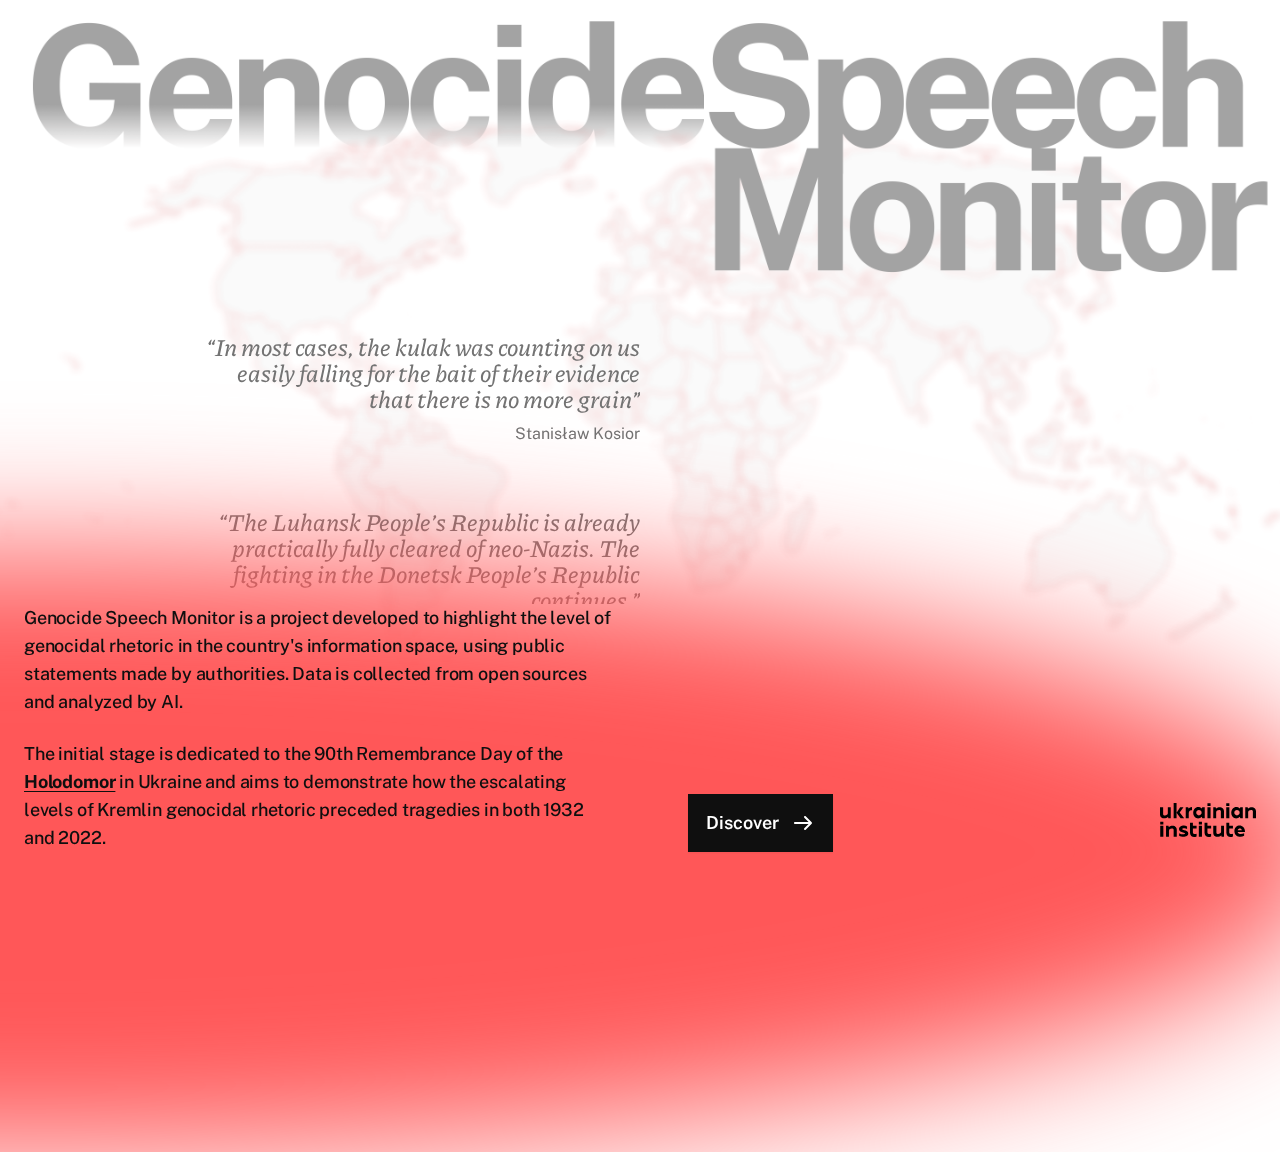
==== index.html @ 678f7ebe "feat: mobile vertical text-autoplay" ====
<!DOCTYPE html>
<html lang="en">
  <head>
    <meta charset="utf-8" />
    <meta http-equiv="X-UA-Compatible" content="IE=edge" />
    <meta
      name="viewport"
      content="initial-scale=1,user-scalable=no,maximum-scale=1,width=device-width"
    />
    <meta name="mobile-web-app-capable" content="yes" />
    <meta name="apple-mobile-web-app-capable" content="yes" />
    <link rel="preconnect" href="https://fonts.googleapis.com" />
    <link rel="preconnect" href="https://fonts.gstatic.com" crossorigin />
    <link
      href="https://fonts.googleapis.com/css2?family=Piazzolla:ital,opsz,wght@1,8..30,500&family=Public+Sans:wght@400;700&display=swap"
      rel="stylesheet"
    />
    <link
      rel="stylesheet"
      href="https://cdn.jsdelivr.net/npm/swiper@11/swiper-bundle.min.css"
    />
    <link rel="stylesheet" href="/css/common.css" />

    <link rel="stylesheet" href="/css/index.css" />
    <title>Historical Borders : an Example</title>
  </head>
  <body>
    <div class="outer">
      <img src="/img/welcome.png" alt="map" class="outer-img" />
      <div class="content">
        <div class="blur"></div>

        <div class="swiper mySwiper">
          <div class="swiper-wrapper">
            <div class="swiper-slide">
              <div class="quote">
                <q class="quote__text"
                  >In order to oust the kulaks as a class, the resistance of this class must be smashed in open battle and it must be deprived of the productive sources of its existence and development.</q
                >
                <p class="quote__author">
                  Joseph Stalin
                </p>
              </div>
            </div>
            <!--
            <div class="swiper-slide">
              <div class="quote">
                <q class="quote__text"
                  >Eliminating the sabotage of grain procurement carried out by kulak elements and their accomplices, who misappropriate and conceal grain in collective farms, as well as disrupt procurement in the individual sector, requires delivering a targeted, decisive, and swift blow to these elements.</q
                >
                <p class="quote__author">
                  Joseph Stalin
                </p>
              </div>
            </div>
            -->
            
            <div class="swiper-slide">
              <div class="quote">
                <q class="quote__text"
                  >In most cases, the kulak was counting on us easily falling for the bait of their evidence that there is no more grain</q
                >
                <p class="quote__author">
                  Stanisław Kosior
                </p>
              </div>
            </div>
            
            <div class="swiper-slide">
              <div class="quote">
                <q class="quote__text"
                  >The Luhansk People’s Republic is already practically fully cleared of neo-Nazis. The fighting in the Donetsk People’s Republic continues.</q
                >
                <p class="quote__author">
                  Vladimir Putin
                </p>
              </div>
            </div>
            <!--
            <div class="swiper-slide">
              <div class="quote">
                <q class="quote__text"
                  >The leading NATO countries, in pursuit of their own goals, support extreme nationalists and neo-Nazis in Ukraine, who, in turn, will never forgive the residents of Crimea and Sevastopol for their free choice – reunification with Russia.</q
                >
                <p class="quote__author">
                  Vladimir Putin
                </p>
              </div>
            </div>
            -->
            <div class="swiper-slide">
              <div class="quote">
                <q class="quote__text"
                  >Here, various bugs that have multiplied in the Kyiv insectarium constantly threaten to ’take back Crimea.</q
                >
                <p class="quote__author">
                  Dmitry Medvedev
                </p>
              </div>
            </div>
            <div class="swiper-slide">
              <div class="quote">
                <q class="quote__text"
                  >Pseudo-Ukrainian rabid dogs with Russian surnames, choking on their toxic saliva, declare that their enemy is within the borders of Russia, from the West to Vladivostok. Rabies is incurable.</q
                >
                <p class="quote__author">
                  Dmitry Medvedev
                </p>
              </div>
            </div>
            <div class="swiper-slide">
              <div class="quote">
                <q class="quote__text"
                  >Kyiv’s scum and their Western patrons seem ready to cause a new Chernobyl.</q
                >
                <p class="quote__author">
                  Dmitry Medvedev
                </p>
              </div>
            </div>
          </div>
        </div>

        <div class="content-bottom">
          <div class="content-text">
            <p class="p">
              Genocide Speech Monitor is a project developed to highlight the level of genocidal rhetoric in the country's information space, using public statements made by authorities. Data is collected from open sources and analyzed by AI.
            </p>
            <p class="p">
              The initial stage is dedicated to the 90th Remembrance Day of the <a href="https://holodomormuseum.org.ua/en/the-history-of-the-holodomor/" class="black-link">Holodomor</a> in Ukraine and aims to demonstrate how the escalating levels of Kremlin genocidal rhetoric preceded tragedies in both 1932 and 2022.
            </p>
          </div>

          <div class="content-info">
            <a href="/main.html" class="btn">
              Discover
              <svg
                xmlns="http://www.w3.org/2000/svg"
                width="24"
                height="24"
                viewBox="0 0 24 24"
                fill="none"
              >
                <path
                  fill-rule="evenodd"
                  clip-rule="evenodd"
                  d="M13.2929 5.29289C13.6834 4.90237 14.3166 4.90237 14.7071 5.29289L20.7071 11.2929C21.0976 11.6834 21.0976 12.3166 20.7071 12.7071L14.7071 18.7071C14.3166 19.0976 13.6834 19.0976 13.2929 18.7071C12.9024 18.3166 12.9024 17.6834 13.2929 17.2929L17.5858 13H4C3.44772 13 3 12.5523 3 12C3 11.4477 3.44772 11 4 11H17.5858L13.2929 6.70711C12.9024 6.31658 12.9024 5.68342 13.2929 5.29289Z"
                  fill="white"
                />
              </svg>
            </a>
            <div class="content-info__partners">
              <a href="#" target="_blank">
                <img src="/img/ukrainian.svg" />
              </a>
            </div>
          </div>
        </div>
      </div>
    </div>
  </body>
  <script src="https://cdn.jsdelivr.net/npm/swiper@11/swiper-bundle.min.js"></script>

  <script>
    var swiper = new Swiper(".mySwiper", {
      autoplay: {
        delay: 1,
        pauseOnMouseEnter: true,
        disableOnInteraction: false,
      },
      slidesPerView: "1",
      loop: true,
      breakpoints: {
        320: {
          slidesPerView: 1,
          loop: true,
          spaceBetween: 80,
          speed: 10000,
          direction: "vertical",
          autoplay: {
            delay: 1,
            disableOnInteraction: false,
          },
        },

        640: {
          autoplay: {
            delay: 1,
            pauseOnMouseEnter: true,
            disableOnInteraction: false,
          },
          speed: 10000,
          direction: "vertical",
          spaceBetween: 80,
          slidesPerView: 2,
          loop: true,
        },
      },
    });
  </script>
</html>
---- css/common.css ----
a {
  color: #0f0f0f;
}

a:hover {
  text-decoration: none;
}
---- css/index.css ----
@import 'shared.css';

* {
  margin: 0;
  padding: 0;
  box-sizing: border-box;
}
body {
  overflow: hidden;
}
.outer {
  width: 100%;
  height: 100vh;
  overflow: hidden;
}
.outer-img {
  height: auto;
  width: 100%;
}

.content {
  position: absolute;
  bottom: 48px;
  left: 0;
  right: 0;
}

.blur {
  height: 600px;
  width: 205vw;
  background-color: #ff5758;
  border-radius: 50%;
  filter: blur(72px);
  position: absolute;
  bottom: -300px;
  left: -100vw;
  z-index: 2;
  transform: rotate3D(0, 0, 1, 180deg);
}

.p {
  color: #0f0f0f;
  font-family: Public Sans;
  font-size: 18px;
  font-weight: 500;
  line-height: 28px;
  letter-spacing: -0.18px;
}

.bold {
  font-weight: 700;
}

.content-text {
  z-index: 2;
  bottom: 0;
  width: calc(50% - 24px);
  padding-left: 24px;
  display: grid;
  gap: 24px;
}

.content-info {
  display: flex;
  justify-content: space-between;
  align-items: center;
  z-index: 2;
  bottom: 0;
  width: calc(50% - 24px);
  padding-right: 24px;
  padding-left: 24px;
}

.content-info__partners {
  display: flex;
  align-items: flex-end;
  gap: 24px;
}

.content-info__partners .p {
  font-size: 16px;
  font-style: normal;
  color: #0f0f0f;
  text-align: right;
  font-weight: 700;
  line-height: 20px; /* 125% */
  letter-spacing: -0.16px;
}

.btn {
  display: flex;
  align-items: center;
  gap: 12px;
  text-decoration: none;
  color: #fff;
  font-family: Public Sans;
  font-size: 18px;
  font-weight: 600;
  line-height: 28px; /* 155.556% */
  border: 1px solid #0f0f0f;
  background: #0f0f0f;
  padding: 14px 17px;
  box-shadow: 0px 1px 2px 0px rgba(16, 24, 40, 0.05);
}
.quote {
  color: #737373;
  text-align: right;
}

.quote__text {
  font-family: Piazzolla;
  font-size: 24px;
  font-style: italic;
  font-weight: 500;
  line-height: 24px;
}

.quote__author {
  margin-top: 12px;
  font-family: Public Sans;
  line-height: 20px;
}
.swiper {
  width: 35%;
  margin-left: 15%;
  height: 30vh;
  overflow-y: hidden;
}

.content-bottom {
  display: flex;
  justify-content: space-between;
  align-items: flex-end;
}

.swiper-slide-prev {
  opacity: 0.5;
}
.swiper > .swiper-wrapper {
  transition-timing-function: linear;
}

@media (max-width: 992px) {
  .content-bottom,
  .content-info {
    flex-direction: column;
  }
  .content-text,
  .content-info {
    width: 100%;
    padding: 0 16px 0 16px;
  }
  .content {
    bottom: 16px;
  }

  .btn {
    width: 100%;
    justify-content: center;
  }

  .content-info {
    margin-top: 24px;
    gap: 16px;
  }

  .p {
    font-size: 14px;
    font-weight: 500;
    line-height: 20px;
    letter-spacing: -0.14px;
  }

  .content-info__partners .p {
    font-size: 12px;
    line-height: 12px;
  }

  .content-info__partners {
    align-items: center;
  }

  .blur {
    height: 665px;
    width: 150vw;
    border-radius: 0;
    filter: blur(52px);
    bottom: -300px;
    left: -30vw;
  }

  .swiper {
    width: 100%;
    margin: 0;
    overflow: initial;
    height: 80px;
    margin-bottom: 30px;
  }

  .quote {
    padding: 0 16px;
    max-width: 90%;
    margin-left: auto;
  }

  .quote__text {
    font-size: 18px;
    line-height: 24px; /* 133.333% */
  }

  .quote__author {
    font-size: 12px;
    margin-top: 4px;
  }
}
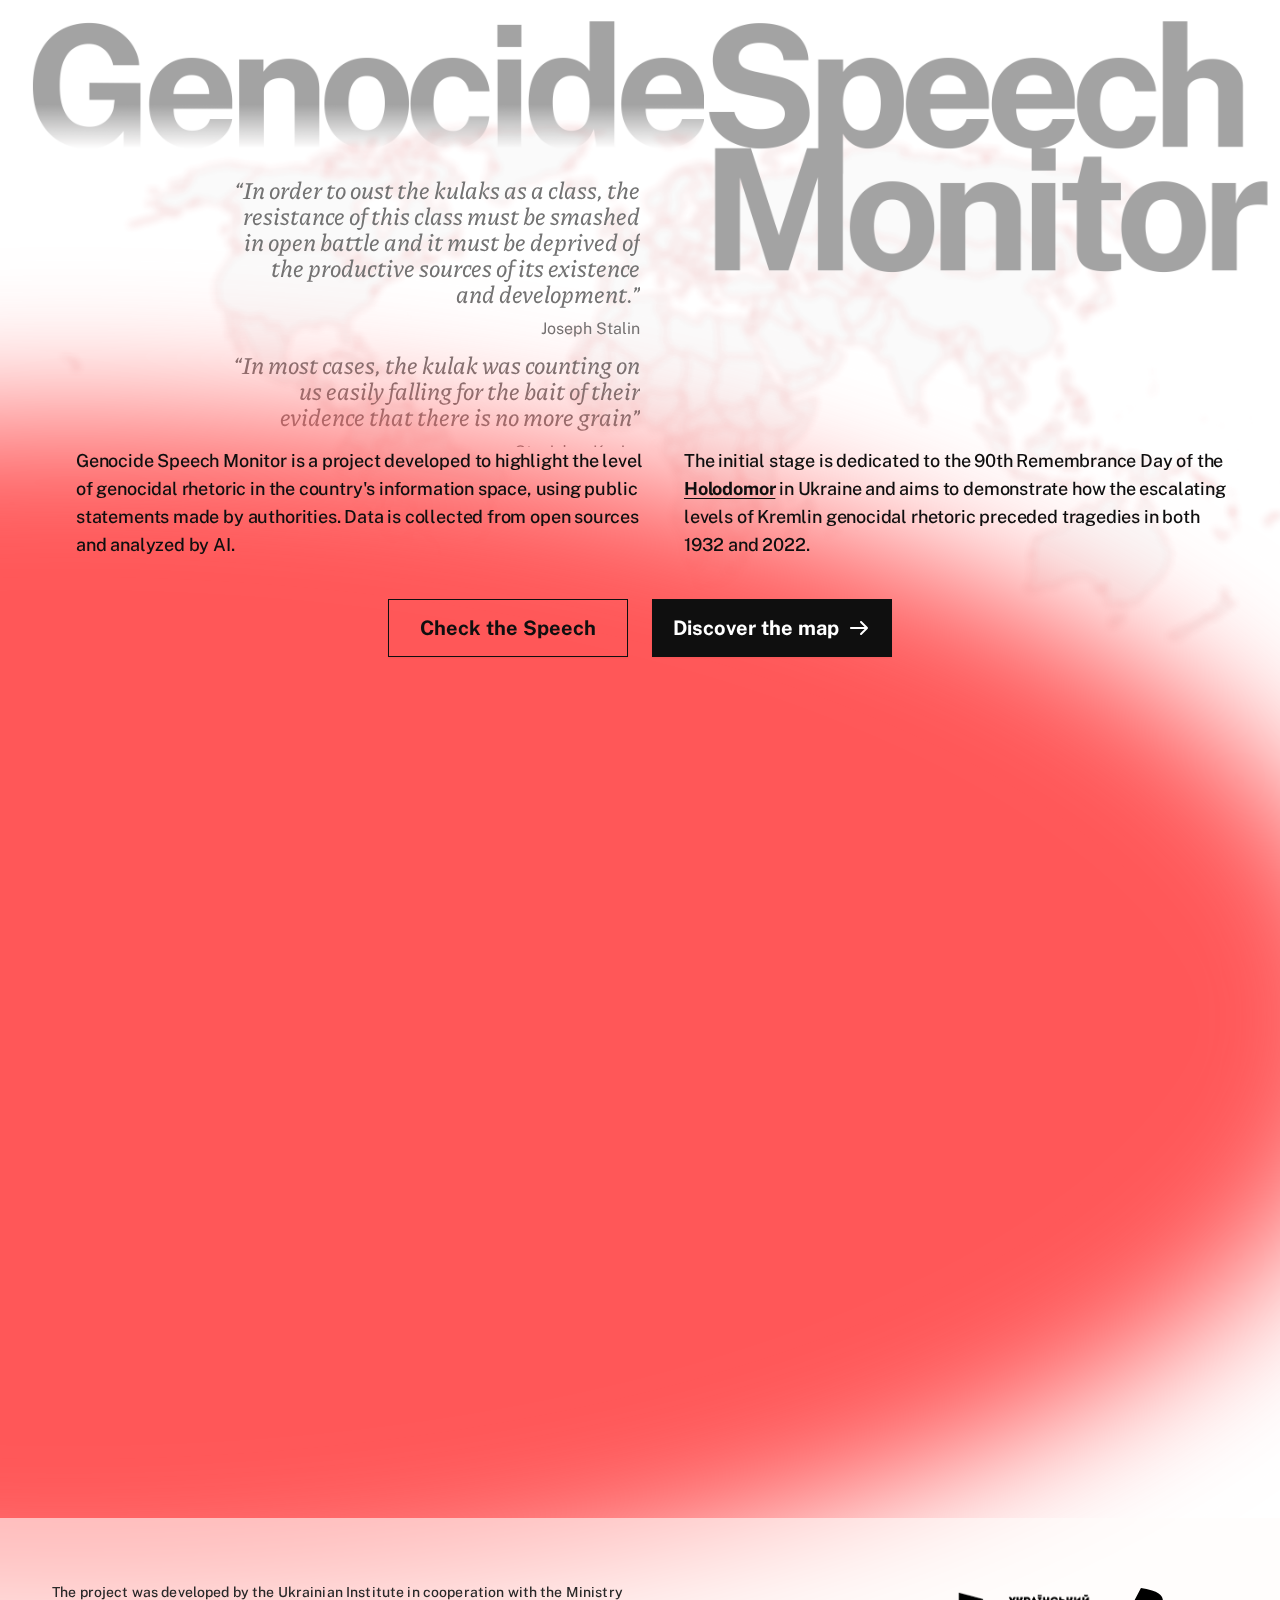
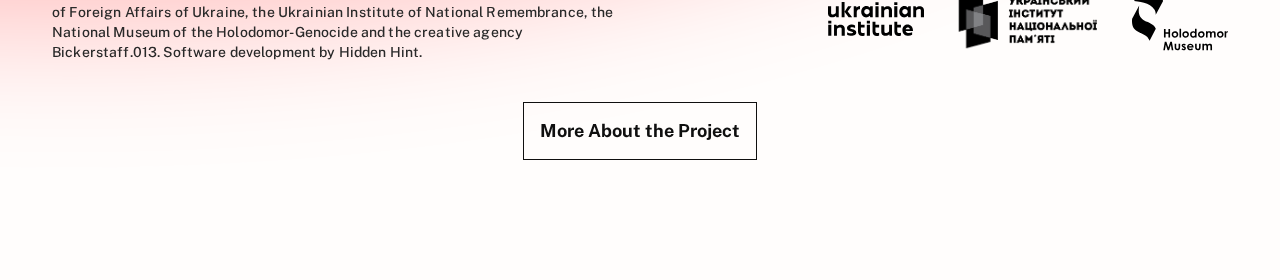
==== commit 58bc273a: "feat: on homepage video, btns, footer added" ====
--- a/index.html
+++ b/index.html
@@ -1,48 +1,45 @@
 <!DOCTYPE html>
 <html lang="en">
-  <head>
-    <meta charset="utf-8" />
-    <meta http-equiv="X-UA-Compatible" content="IE=edge" />
-    <meta
-      name="viewport"
-      content="initial-scale=1,user-scalable=no,maximum-scale=1,width=device-width"
-    />
-    <meta name="mobile-web-app-capable" content="yes" />
-    <meta name="apple-mobile-web-app-capable" content="yes" />
-    <link rel="preconnect" href="https://fonts.googleapis.com" />
-    <link rel="preconnect" href="https://fonts.gstatic.com" crossorigin />
-    <link
-      href="https://fonts.googleapis.com/css2?family=Piazzolla:ital,opsz,wght@1,8..30,500&family=Public+Sans:wght@400;700&display=swap"
-      rel="stylesheet"
-    />
-    <link
-      rel="stylesheet"
-      href="https://cdn.jsdelivr.net/npm/swiper@11/swiper-bundle.min.css"
-    />
-    <link rel="stylesheet" href="/css/common.css" />
-
-    <link rel="stylesheet" href="/css/index.css" />
-    <title>Historical Borders : an Example</title>
-  </head>
-  <body>
-    <div class="outer">
-      <img src="/img/welcome.png" alt="map" class="outer-img" />
-      <div class="content">
-        <div class="blur"></div>
-
-        <div class="swiper mySwiper">
-          <div class="swiper-wrapper">
-            <div class="swiper-slide">
-              <div class="quote">
-                <q class="quote__text"
-                  >In order to oust the kulaks as a class, the resistance of this class must be smashed in open battle and it must be deprived of the productive sources of its existence and development.</q
-                >
-                <p class="quote__author">
-                  Joseph Stalin
-                </p>
-              </div>
-            </div>
-            <!--
+
+<head>
+  <link rel="icon" type="image/png" href="/img/favicon.png" />
+
+  <meta charset="utf-8" />
+  <meta http-equiv="X-UA-Compatible" content="IE=edge" />
+  <meta name="viewport" content="initial-scale=1,user-scalable=no,maximum-scale=1,width=device-width" />
+  <meta name="mobile-web-app-capable" content="yes" />
+  <meta name="apple-mobile-web-app-capable" content="yes" />
+  <link rel="preconnect" href="https://fonts.googleapis.com" />
+  <link rel="preconnect" href="https://fonts.gstatic.com" crossorigin />
+  <link
+    href="https://fonts.googleapis.com/css2?family=Piazzolla:ital,opsz,wght@1,8..30,500&family=Public+Sans:wght@400;700&display=swap"
+    rel="stylesheet" />
+  <link rel="stylesheet" href="https://cdn.jsdelivr.net/npm/swiper@11/swiper-bundle.min.css" />
+  <link rel="stylesheet" href="/css/common.css?v=1.1" />
+
+  <link rel="stylesheet" href="/css/index.css?v=1.1" />
+  <title>Historical Borders : an Example</title>
+</head>
+
+<body>
+  <div class="outer">
+    <img src="/img/welcome.png" alt="map" class="outer-img" />
+    <div class="content">
+      <!-- <div class="blur"></div> -->
+
+      <div class="swiper mySwiper">
+        <div class="swiper-wrapper">
+          <div class="swiper-slide">
+            <div class="quote">
+              <q class="quote__text">In order to oust the kulaks as a class, the resistance of this class must be
+                smashed in open battle and it must be deprived of the productive sources of its existence and
+                development.</q>
+              <p class="quote__author">
+                Joseph Stalin
+              </p>
+            </div>
+          </div>
+          <!--
             <div class="swiper-slide">
               <div class="quote">
                 <q class="quote__text"
@@ -54,29 +51,27 @@
               </div>
             </div>
             -->
-            
-            <div class="swiper-slide">
-              <div class="quote">
-                <q class="quote__text"
-                  >In most cases, the kulak was counting on us easily falling for the bait of their evidence that there is no more grain</q
-                >
-                <p class="quote__author">
-                  Stanisław Kosior
-                </p>
-              </div>
-            </div>
-            
-            <div class="swiper-slide">
-              <div class="quote">
-                <q class="quote__text"
-                  >The Luhansk People’s Republic is already practically fully cleared of neo-Nazis. The fighting in the Donetsk People’s Republic continues.</q
-                >
-                <p class="quote__author">
-                  Vladimir Putin
-                </p>
-              </div>
-            </div>
-            <!--
+
+          <div class="swiper-slide">
+            <div class="quote">
+              <q class="quote__text">In most cases, the kulak was counting on us easily falling for the bait of their
+                evidence that there is no more grain</q>
+              <p class="quote__author">
+                Stanisław Kosior
+              </p>
+            </div>
+          </div>
+
+          <div class="swiper-slide">
+            <div class="quote">
+              <q class="quote__text">The Luhansk People’s Republic is already practically fully cleared of neo-Nazis.
+                The fighting in the Donetsk People’s Republic continues.</q>
+              <p class="quote__author">
+                Vladimir Putin
+              </p>
+            </div>
+          </div>
+          <!--
             <div class="swiper-slide">
               <div class="quote">
                 <q class="quote__text"
@@ -88,114 +83,134 @@
               </div>
             </div>
             -->
-            <div class="swiper-slide">
-              <div class="quote">
-                <q class="quote__text"
-                  >Here, various bugs that have multiplied in the Kyiv insectarium constantly threaten to ’take back Crimea.</q
-                >
-                <p class="quote__author">
-                  Dmitry Medvedev
-                </p>
-              </div>
-            </div>
-            <div class="swiper-slide">
-              <div class="quote">
-                <q class="quote__text"
-                  >Pseudo-Ukrainian rabid dogs with Russian surnames, choking on their toxic saliva, declare that their enemy is within the borders of Russia, from the West to Vladivostok. Rabies is incurable.</q
-                >
-                <p class="quote__author">
-                  Dmitry Medvedev
-                </p>
-              </div>
-            </div>
-            <div class="swiper-slide">
-              <div class="quote">
-                <q class="quote__text"
-                  >Kyiv’s scum and their Western patrons seem ready to cause a new Chernobyl.</q
-                >
-                <p class="quote__author">
-                  Dmitry Medvedev
-                </p>
-              </div>
-            </div>
-          </div>
-        </div>
-
-        <div class="content-bottom">
-          <div class="content-text">
-            <p class="p">
-              Genocide Speech Monitor is a project developed to highlight the level of genocidal rhetoric in the country's information space, using public statements made by authorities. Data is collected from open sources and analyzed by AI.
-            </p>
-            <p class="p">
-              The initial stage is dedicated to the 90th Remembrance Day of the <a href="https://holodomormuseum.org.ua/en/the-history-of-the-holodomor/" class="black-link">Holodomor</a> in Ukraine and aims to demonstrate how the escalating levels of Kremlin genocidal rhetoric preceded tragedies in both 1932 and 2022.
-            </p>
-          </div>
-
-          <div class="content-info">
-            <a href="/main.html" class="btn">
-              Discover
-              <svg
-                xmlns="http://www.w3.org/2000/svg"
-                width="24"
-                height="24"
-                viewBox="0 0 24 24"
-                fill="none"
-              >
-                <path
-                  fill-rule="evenodd"
-                  clip-rule="evenodd"
-                  d="M13.2929 5.29289C13.6834 4.90237 14.3166 4.90237 14.7071 5.29289L20.7071 11.2929C21.0976 11.6834 21.0976 12.3166 20.7071 12.7071L14.7071 18.7071C14.3166 19.0976 13.6834 19.0976 13.2929 18.7071C12.9024 18.3166 12.9024 17.6834 13.2929 17.2929L17.5858 13H4C3.44772 13 3 12.5523 3 12C3 11.4477 3.44772 11 4 11H17.5858L13.2929 6.70711C12.9024 6.31658 12.9024 5.68342 13.2929 5.29289Z"
-                  fill="white"
-                />
-              </svg>
-            </a>
-            <div class="content-info__partners">
-              <a href="#" target="_blank">
-                <img src="/img/ukrainian.svg" />
-              </a>
-            </div>
-          </div>
+          <div class="swiper-slide">
+            <div class="quote">
+              <q class="quote__text">Here, various bugs that have multiplied in the Kyiv insectarium constantly threaten
+                to ’take back Crimea.</q>
+              <p class="quote__author">
+                Dmitry Medvedev
+              </p>
+            </div>
+          </div>
+          <div class="swiper-slide">
+            <div class="quote">
+              <q class="quote__text">Pseudo-Ukrainian rabid dogs with Russian surnames, choking on their toxic saliva,
+                declare that their enemy is within the borders of Russia, from the West to Vladivostok. Rabies is
+                incurable.</q>
+              <p class="quote__author">
+                Dmitry Medvedev
+              </p>
+            </div>
+          </div>
+          <div class="swiper-slide">
+            <div class="quote">
+              <q class="quote__text">Kyiv’s scum and their Western patrons seem ready to cause a new Chernobyl.</q>
+              <p class="quote__author">
+                Dmitry Medvedev
+              </p>
+            </div>
+          </div>
+        </div>
+      </div>
+
+      <div class="content-bottom">
+        <div class="content-text">
+          <p class="p">
+            Genocide Speech Monitor is a project developed to highlight the level of genocidal rhetoric in the country's
+            information space, using public statements made by authorities. Data is collected from open sources and
+            analyzed by AI.
+          </p>
+          <p class="p">
+            The initial stage is dedicated to the 90th Remembrance Day of the <a
+              href="https://holodomormuseum.org.ua/en/the-history-of-the-holodomor/" class="black-link">Holodomor</a> in
+            Ukraine and aims to demonstrate how the escalating levels of Kremlin genocidal rhetoric preceded tragedies
+            in both 1932 and 2022.
+          </p>
+        </div>
+
+        <div class="content-info">
+          <a href="/check.html" class="btn btn--speech">
+            Check the Speech
+          </a>
+          <a href="/main.html" class="btn">
+            Discover the map
+            <svg xmlns="http://www.w3.org/2000/svg" width="24" height="24" viewBox="0 0 24 24" fill="none">
+              <path fill-rule="evenodd" clip-rule="evenodd"
+                d="M13.2929 5.29289C13.6834 4.90237 14.3166 4.90237 14.7071 5.29289L20.7071 11.2929C21.0976 11.6834 21.0976 12.3166 20.7071 12.7071L14.7071 18.7071C14.3166 19.0976 13.6834 19.0976 13.2929 18.7071C12.9024 18.3166 12.9024 17.6834 13.2929 17.2929L17.5858 13H4C3.44772 13 3 12.5523 3 12C3 11.4477 3.44772 11 4 11H17.5858L13.2929 6.70711C12.9024 6.31658 12.9024 5.68342 13.2929 5.29289Z"
+                fill="white" />
+            </svg>
+          </a>
+        </div>
+        <div class="video-wrapper">
+          <iframe src="https://player.vimeo.com/video/887602406?h=c42b51ab94?autoplay=1&loop=1&mute=1" frameborder="0"
+            allow="autoplay; fullscreen; picture-in-picture" allowfullscreen ></iframe>
         </div>
       </div>
     </div>
-  </body>
-  <script src="https://cdn.jsdelivr.net/npm/swiper@11/swiper-bundle.min.js"></script>
-
-  <script>
-    var swiper = new Swiper(".mySwiper", {
-      autoplay: {
-        delay: 1,
-        pauseOnMouseEnter: true,
-        disableOnInteraction: false,
-      },
-      slidesPerView: "1",
-      loop: true,
-      breakpoints: {
-        320: {
-          slidesPerView: 1,
-          loop: true,
-          spaceBetween: 80,
-          speed: 10000,
-          direction: "vertical",
-          autoplay: {
-            delay: 1,
-            disableOnInteraction: false,
-          },
-        },
-
-        640: {
-          autoplay: {
-            delay: 1,
-            pauseOnMouseEnter: true,
-            disableOnInteraction: false,
-          },
-          speed: 10000,
-          direction: "vertical",
-          spaceBetween: 80,
-          slidesPerView: 2,
-          loop: true,
+    <footer>
+      <div class="footer-wrapper">
+        <div class="footer-content">
+          <div class="footer-text">
+            The project was developed by the Ukrainian Institute in cooperation with the Ministry of Foreign Affairs of
+            Ukraine, the Ukrainian Institute of National Remembrance, the National Museum of the Holodomor-Genocide and
+            the creative agency Bickerstaff.013. Software development by Hidden Hint. 
+          </div>
+          <div class="footer-logos">
+            <a href="https://ui.org.ua/en/" target="_blank" class="logo">
+              <img src="/img/ukrainian.svg" />
+            </a>
+            <a href="https://uinp.gov.ua/?fbclid=IwAR1h4euaOSaf78K3WjzrOX9_JSUL-7n05kCYE2HTmAvVo8GuUEcV9iTHaBA"
+              target="_blank" class="logo">
+              <img src="/img/Partners_logo-05.png" width="160" />
+            </a>
+            <a href="https://holodomormuseum.org.ua/en/" target="_blank" class="logo">
+              <img src="/img/museum.svg" />
+            </a>
+          </div>
+        </div>
+        <a href="/about.html" class="btn-about">More About the Project</a>
+      </div>
+    </footer>
+  </div>
+</body>
+<script src="https://cdn.jsdelivr.net/npm/swiper@11/swiper-bundle.min.js"></script>
+
+<script>
+  var swiper = new Swiper(".mySwiper", {
+    autoplay: {
+      delay: 1,
+      pauseOnMouseEnter: true,
+      disableOnInteraction: false,
+    },
+    slidesPerView: "1",
+    loop: true,
+    breakpoints: {
+      320: {
+        slidesPerView: 1,
+        loop: true,
+        spaceBetween: 80,
+        speed: 10000,
+        direction: "vertical",
+        autoplay: {
+          delay: 1,
+          disableOnInteraction: false,
         },
       },
-    });
-  </script>
-</html>
+
+      640: {
+        autoplay: {
+          delay: 1,
+          pauseOnMouseEnter: true,
+          disableOnInteraction: false,
+        },
+        speed: 10000,
+        direction: "vertical",
+        spaceBetween: 80,
+        slidesPerView: 2,
+        loop: true,
+      },
+    },
+  });
+</script>
+
+</html>--- a/css/index.css
+++ b/css/index.css
@@ -5,37 +5,110 @@
   padding: 0;
   box-sizing: border-box;
 }
+
 body {
+
+}
+
+.outer {
+  width: 100%;
   overflow: hidden;
 }
-.outer {
-  width: 100%;
-  height: 100vh;
-  overflow: hidden;
-}
+
 .outer-img {
   height: auto;
   width: 100%;
+  position: absolute;
 }
 
 .content {
-  position: absolute;
-  bottom: 48px;
-  left: 0;
-  right: 0;
-}
-
-.blur {
-  height: 600px;
+  position: relative;
+  max-width: 1176px;
+  margin: 0 auto;
+  z-index: 1;
+  padding: 13.8vw 16px 0 16px;
+  box-sizing: content-box;
+}
+
+.content:after {
+  content: "";
+  height: 1200px;
   width: 205vw;
   background-color: #ff5758;
   border-radius: 50%;
   filter: blur(72px);
   position: absolute;
-  bottom: -300px;
+  bottom: -100px;
   left: -100vw;
-  z-index: 2;
+  z-index: 1;
   transform: rotate3D(0, 0, 1, 180deg);
+}
+
+footer {
+  position: relative;
+  display: flex;
+  width: 100%;
+  justify-content: center;
+  z-index: 1;
+  backdrop-filter: blur(4.5px);
+  background: rgba(255, 251, 250, 0.60);
+}
+
+.footer-wrapper {
+  max-width: 1176px;
+  width: 100%;
+  z-index: 1;
+  padding: 64px 16px 120px 16px;
+  box-sizing: content-box;
+  display: flex;
+  flex-direction: column;
+  align-items: center;
+  gap: 40px;
+}
+
+.footer-text {
+  color: #292929;
+  font-family: Public Sans;
+  font-size: 14px;
+  font-style: normal;
+  font-weight: 500;
+  line-height: 20px;
+  /* 142.857% */
+  letter-spacing: 0.14px;
+  max-width: 576px;
+}
+
+.footer-content {
+  display: inline-flex;
+  justify-content: space-between;
+  width: 100%;
+  gap: 32px;
+}
+
+.footer-logos {
+  display: flex;
+  align-items: center;
+  gap: 24px;
+}
+
+.logo {
+  size: 25px;
+}
+
+.btn-about {
+  display: inline-flex;
+  padding: 14px 16px;
+  justify-content: center;
+  align-items: center;
+  border: 1px solid #0F0F0F;
+  gap: 10px;
+  color: #0F0F0F;
+  font-family: Public Sans;
+  font-size: 18px;
+  font-style: normal;
+  font-weight: 700;
+  line-height: 28px;
+  text-decoration: none;
 }
 
 .p {
@@ -54,10 +127,12 @@
 .content-text {
   z-index: 2;
   bottom: 0;
-  width: calc(50% - 24px);
   padding-left: 24px;
   display: grid;
   gap: 24px;
+  width: 100%;
+  display: inline-flex;
+  margin-bottom: 40px;
 }
 
 .content-info {
@@ -66,9 +141,12 @@
   align-items: center;
   z-index: 2;
   bottom: 0;
-  width: calc(50% - 24px);
   padding-right: 24px;
   padding-left: 24px;
+  width: auto;
+  margin: 0 auto;
+  gap: 24px;
+  margin-bottom: 80px;
 }
 
 .content-info__partners {
@@ -83,25 +161,39 @@
   color: #0f0f0f;
   text-align: right;
   font-weight: 700;
-  line-height: 20px; /* 125% */
+  line-height: 20px;
+  /* 125% */
   letter-spacing: -0.16px;
 }
 
 .btn {
   display: flex;
   align-items: center;
-  gap: 12px;
+  gap: 8px;
   text-decoration: none;
   color: #fff;
   font-family: Public Sans;
   font-size: 18px;
   font-weight: 600;
-  line-height: 28px; /* 155.556% */
+  line-height: 28px;
+  /* 155.556% */
   border: 1px solid #0f0f0f;
   background: #0f0f0f;
   padding: 14px 17px;
   box-shadow: 0px 1px 2px 0px rgba(16, 24, 40, 0.05);
-}
+  width: 240px;
+  justify-content: center;
+  font-size: 20px;
+  font-style: normal;
+  font-weight: 700;
+  line-height: 28px;
+}
+
+.btn--speech {
+  background-color: transparent;
+  color: #0f0f0f
+}
+
 .quote {
   color: #737373;
   text-align: right;
@@ -120,6 +212,7 @@
   font-family: Public Sans;
   line-height: 20px;
 }
+
 .swiper {
   width: 35%;
   margin-left: 15%;
@@ -131,37 +224,80 @@
   display: flex;
   justify-content: space-between;
   align-items: flex-end;
+  flex-direction: column;
+  position: relative;
+  z-index: 10;
+  padding-bottom: 120px;
 }
 
 .swiper-slide-prev {
   opacity: 0.5;
 }
-.swiper > .swiper-wrapper {
+
+.swiper>.swiper-wrapper {
   transition-timing-function: linear;
 }
 
+.video-wrapper {
+  position: relative;
+  padding-bottom: 56.25%;
+  height: 0;
+  overflow: hidden;
+  width: 100%;
+}
+
+.video-wrapper iframe {
+  position: absolute;
+  top: 0;
+  left: 0;
+  width: 100%;
+  height: 100%;
+}
+
 @media (max-width: 992px) {
+
   .content-bottom,
   .content-info {
     flex-direction: column;
   }
+
+  .content-bottom {
+    padding-bottom: 72px;
+  }
+
   .content-text,
   .content-info {
     width: 100%;
-    padding: 0 16px 0 16px;
-  }
+    padding: 0;
+    flex-direction: column;
+  }
+
+  .content-text {
+    margin-bottom: 0;
+  }
+
   .content {
     bottom: 16px;
+    padding: 31vw 16px 0 16px;
+  }
+
+  .content:after {
+    height: 1300px;
+    bottom: -700px;
+    width: 300vw;
   }
 
   .btn {
     width: 100%;
     justify-content: center;
+    max-width: 600px;
+    font-size: 18px;
   }
 
   .content-info {
     margin-top: 24px;
     gap: 16px;
+    margin-bottom: 40px;
   }
 
   .p {
@@ -180,20 +316,15 @@
     align-items: center;
   }
 
-  .blur {
-    height: 665px;
-    width: 150vw;
-    border-radius: 0;
-    filter: blur(52px);
-    bottom: -300px;
-    left: -30vw;
+  .btn--speech {
+    order: 2;
   }
 
   .swiper {
     width: 100%;
     margin: 0;
-    overflow: initial;
-    height: 80px;
+    /* overflow: initial; */
+    height: 150px;
     margin-bottom: 30px;
   }
 
@@ -205,11 +336,37 @@
 
   .quote__text {
     font-size: 18px;
-    line-height: 24px; /* 133.333% */
+    line-height: 24px;
+    /* 133.333% */
+  }
+
+  .footer-content {
+    flex-direction: column;
+    align-items: center;
   }
 
   .quote__author {
     font-size: 12px;
     margin-top: 4px;
   }
-}
+
+  .footer-wrapper {
+    box-sizing: border-box;
+    padding-bottom: 94px;
+  }
+
+  .logo {
+    height: 40px;
+  }
+
+  .logo img {
+    height: 100%;
+    width: auto;
+  }
+
+  .btn-about {
+    width: 100%;
+    max-width: 600px;
+  }
+
+}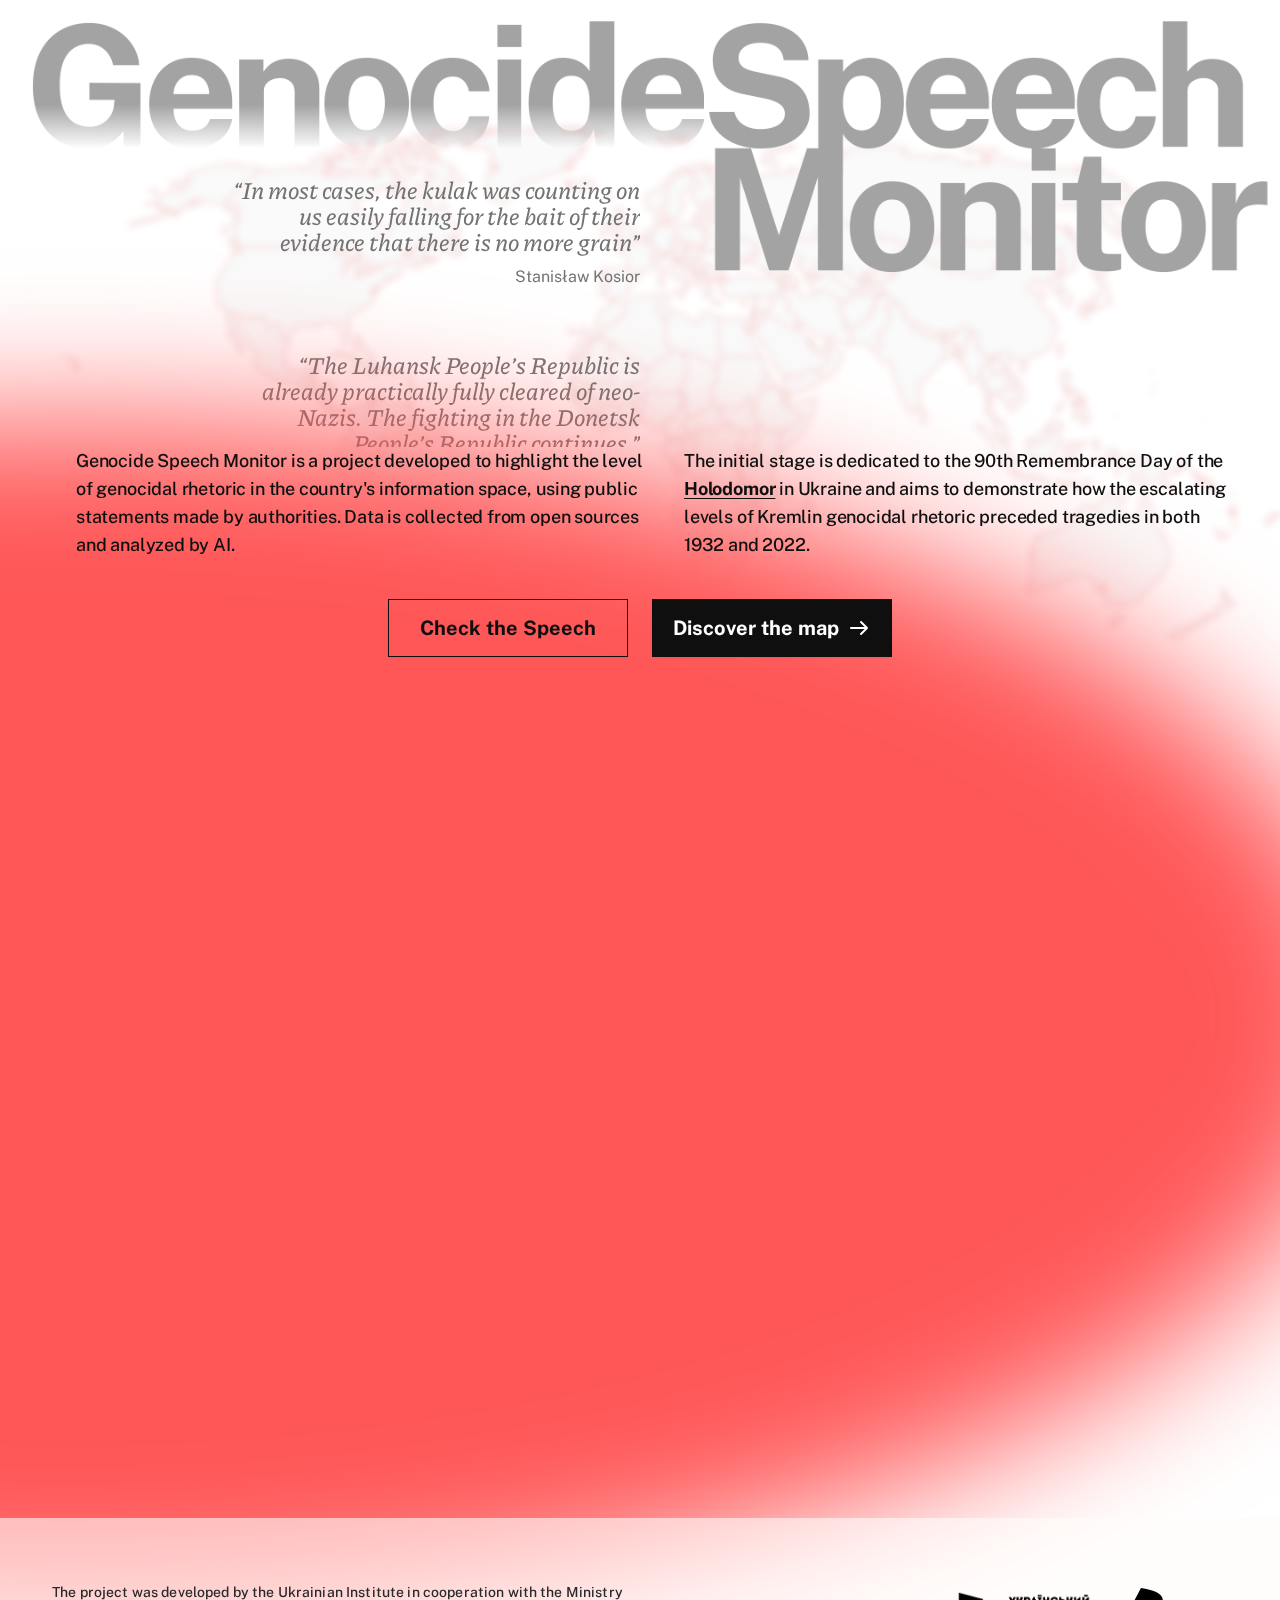
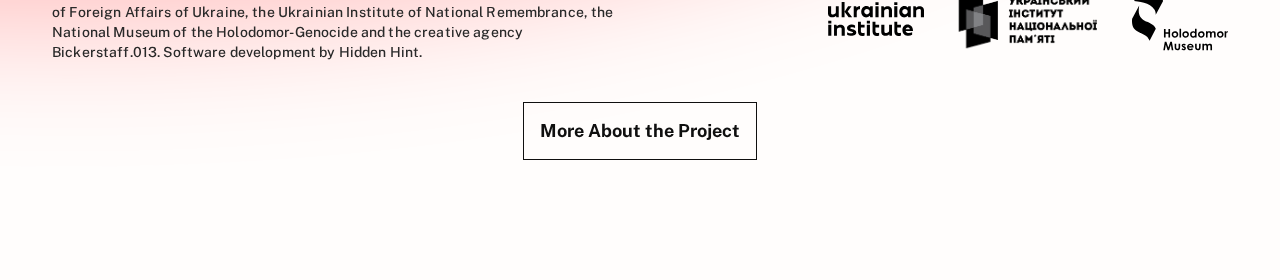
==== commit c589aee9: "fix: version for cache-update changed" ====
--- a/index.html
+++ b/index.html
@@ -15,9 +15,9 @@
     href="https://fonts.googleapis.com/css2?family=Piazzolla:ital,opsz,wght@1,8..30,500&family=Public+Sans:wght@400;700&display=swap"
     rel="stylesheet" />
   <link rel="stylesheet" href="https://cdn.jsdelivr.net/npm/swiper@11/swiper-bundle.min.css" />
-  <link rel="stylesheet" href="/css/common.css?v=1.1" />
-
-  <link rel="stylesheet" href="/css/index.css?v=1.1" />
+  <link rel="stylesheet" href="/css/common.css?v=1.2" />
+
+  <link rel="stylesheet" href="/css/index.css?v=1.2" />
   <title>Historical Borders : an Example</title>
 </head>
 
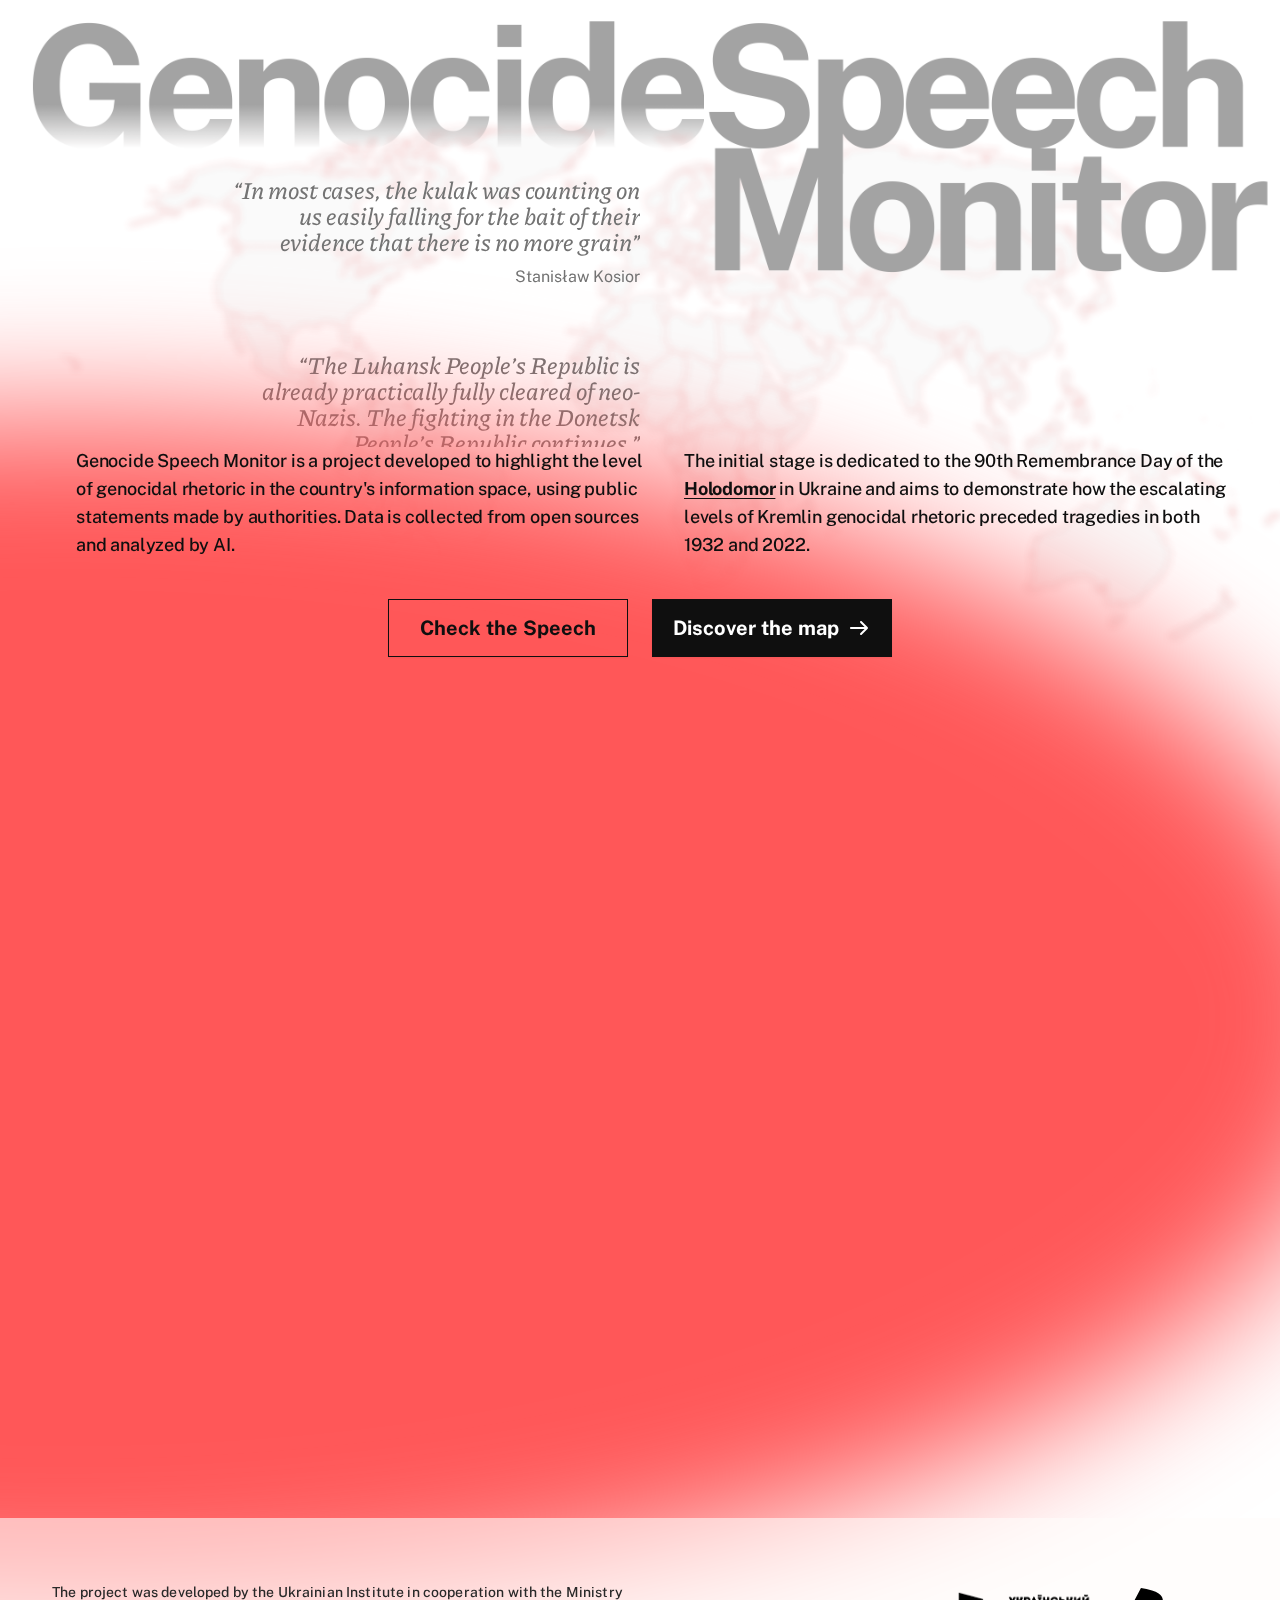
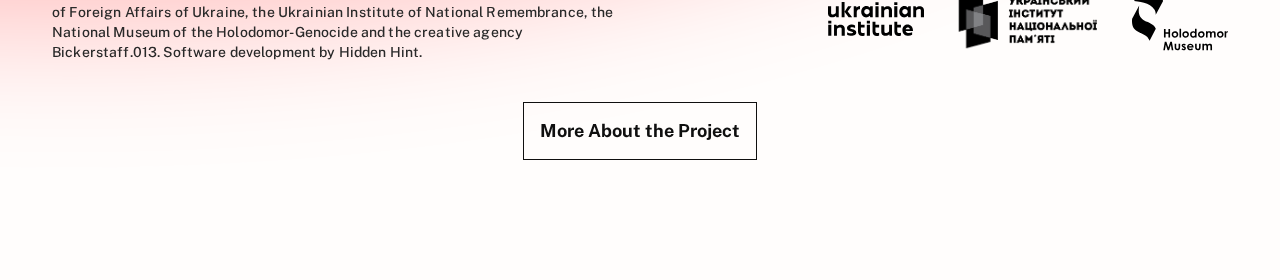
==== commit de977c5a: "fix: restart swiper after window-resize" ====
--- a/index.html
+++ b/index.html
@@ -143,7 +143,7 @@
         </div>
         <div class="video-wrapper">
           <iframe src="https://player.vimeo.com/video/887602406?h=c42b51ab94?autoplay=1&loop=1&mute=1" frameborder="0"
-            allow="autoplay; fullscreen; picture-in-picture" allowfullscreen ></iframe>
+            allow="autoplay; fullscreen; picture-in-picture" allowfullscreen></iframe>
         </div>
       </div>
     </div>
@@ -176,41 +176,45 @@
 <script src="https://cdn.jsdelivr.net/npm/swiper@11/swiper-bundle.min.js"></script>
 
 <script>
-  var swiper = new Swiper(".mySwiper", {
-    autoplay: {
-      delay: 1,
-      pauseOnMouseEnter: true,
-      disableOnInteraction: false,
-    },
-    slidesPerView: "1",
-    loop: true,
-    breakpoints: {
-      320: {
-        slidesPerView: 1,
-        loop: true,
-        spaceBetween: 80,
-        speed: 10000,
-        direction: "vertical",
-        autoplay: {
-          delay: 1,
-          disableOnInteraction: false,
+  window.onload = function () {
+    var swiper = new Swiper(".mySwiper", {
+      autoplay: {
+        delay: 1,
+        pauseOnMouseEnter: true,
+        disableOnInteraction: false,
+      },
+      slidesPerView: "1",
+      loop: true,
+      observer: true,
+      observeParents: true,
+      breakpoints: {
+        320: {
+          slidesPerView: 1,
+          loop: true,
+          spaceBetween: 80,
+          speed: 10000,
+          direction: "vertical",
+          autoplay: {
+            delay: 1,
+            disableOnInteraction: false,
+          },
+        },
+
+        640: {
+          autoplay: {
+            delay: 1,
+            pauseOnMouseEnter: true,
+            disableOnInteraction: false,
+          },
+          speed: 10000,
+          direction: "vertical",
+          spaceBetween: 80,
+          slidesPerView: 2,
+          loop: true,
         },
       },
-
-      640: {
-        autoplay: {
-          delay: 1,
-          pauseOnMouseEnter: true,
-          disableOnInteraction: false,
-        },
-        speed: 10000,
-        direction: "vertical",
-        spaceBetween: 80,
-        slidesPerView: 2,
-        loop: true,
-      },
-    },
-  });
+    });
+  };
 </script>
 
 </html>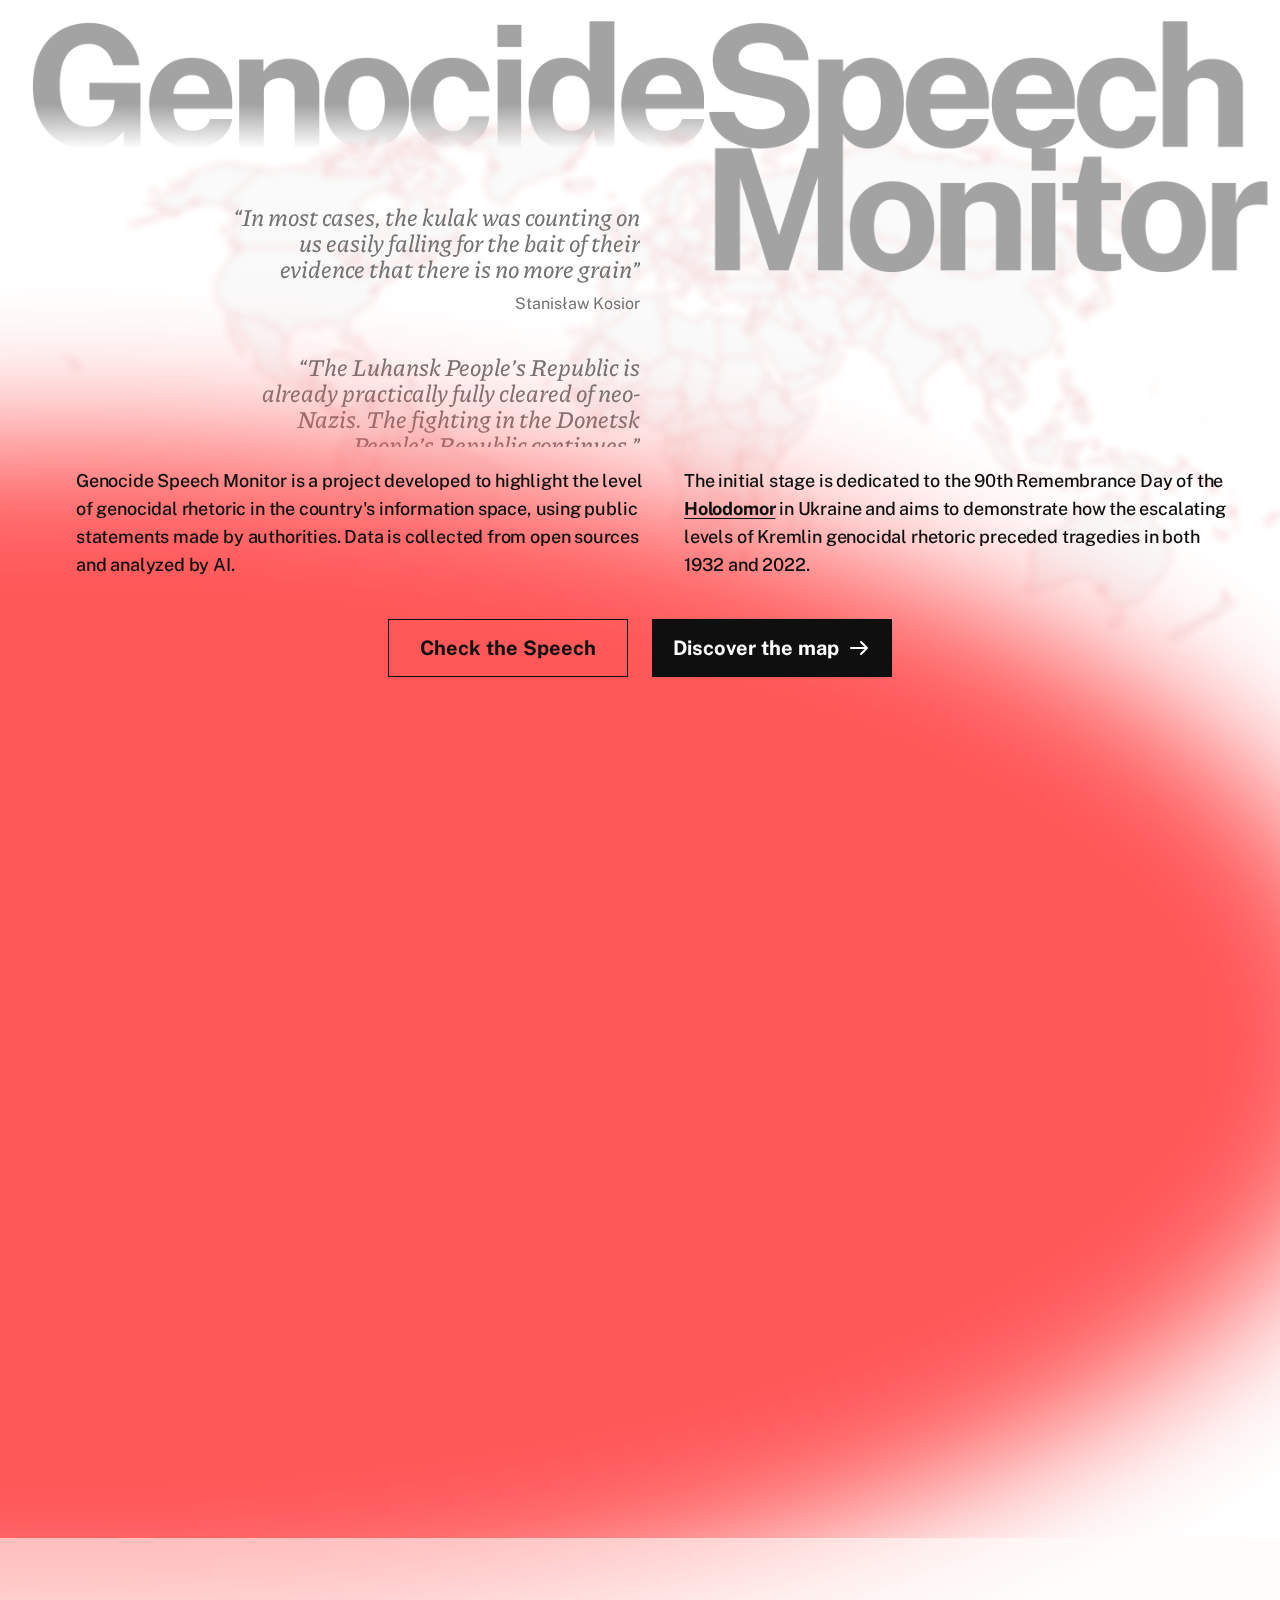
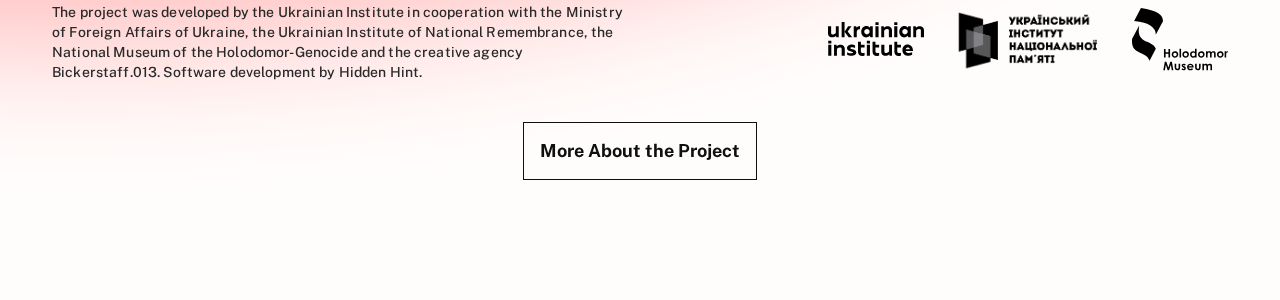
==== commit b11285c7: "feat: assets version" ====
--- a/index.html
+++ b/index.html
@@ -15,9 +15,9 @@
     href="https://fonts.googleapis.com/css2?family=Piazzolla:ital,opsz,wght@1,8..30,500&family=Public+Sans:wght@400;700&display=swap"
     rel="stylesheet" />
   <link rel="stylesheet" href="https://cdn.jsdelivr.net/npm/swiper@11/swiper-bundle.min.css" />
-  <link rel="stylesheet" href="/css/common.css?v=1.2" />
-
-  <link rel="stylesheet" href="/css/index.css?v=1.2" />
+  <link rel="stylesheet" href="/css/common.css?v=1.3" />
+
+  <link rel="stylesheet" href="/css/index.css?v=1.3" />
   <title>Historical Borders : an Example</title>
 </head>
 
--- a/css/index.css
+++ b/css/index.css
@@ -218,6 +218,7 @@
   margin-left: 15%;
   height: 30vh;
   overflow-y: hidden;
+  margin-bottom: 20px;
 }
 
 .content-bottom {
@@ -234,6 +235,11 @@
   opacity: 0.5;
 }
 
+.swiper-backface-hidden .swiper-slide {
+  height: auto !important;
+  margin-bottom: 40px !important;
+}
+
 .swiper>.swiper-wrapper {
   transition-timing-function: linear;
 }
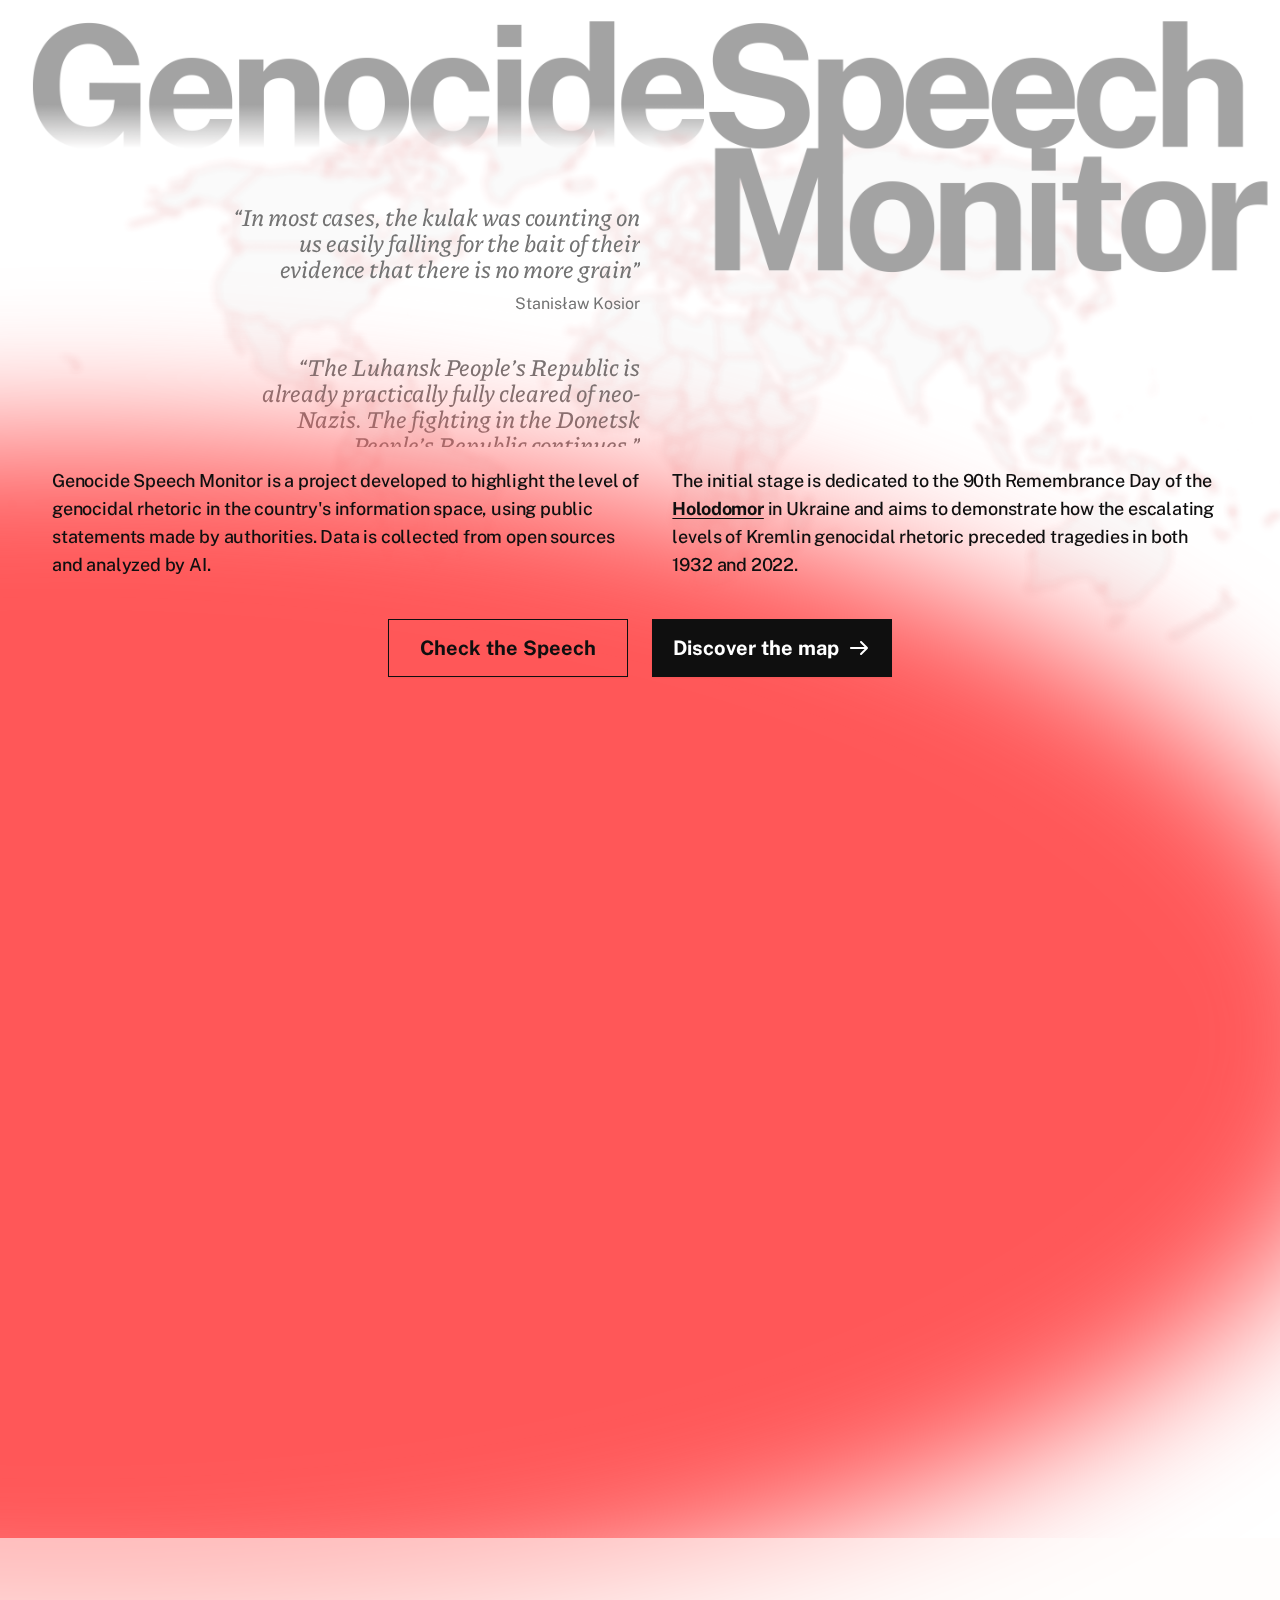
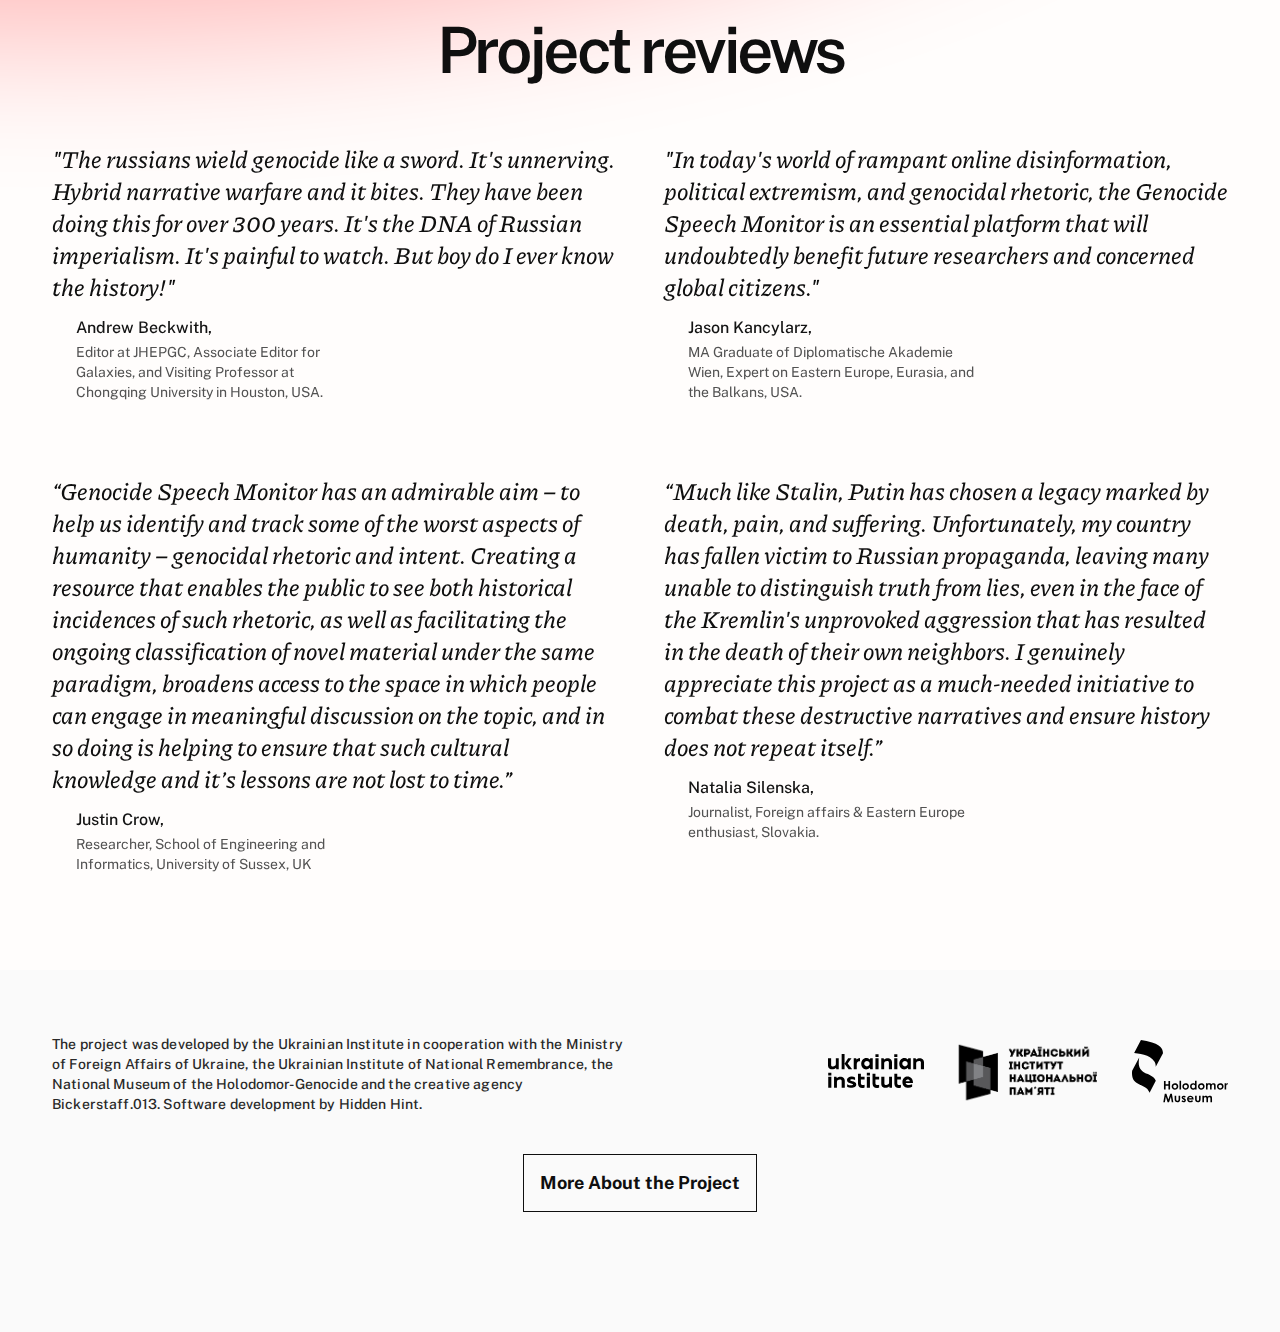
==== commit ea4d7382: "feat: review-comments added; responsive; assets-version updated" ====
--- a/index.html
+++ b/index.html
@@ -15,9 +15,9 @@
     href="https://fonts.googleapis.com/css2?family=Piazzolla:ital,opsz,wght@1,8..30,500&family=Public+Sans:wght@400;700&display=swap"
     rel="stylesheet" />
   <link rel="stylesheet" href="https://cdn.jsdelivr.net/npm/swiper@11/swiper-bundle.min.css" />
-  <link rel="stylesheet" href="/css/common.css?v=1.3" />
-
-  <link rel="stylesheet" href="/css/index.css?v=1.3" />
+  <link rel="stylesheet" href="/css/common.css?v=1.4" />
+
+  <link rel="stylesheet" href="/css/index.css?v=1.4" />
   <title>Historical Borders : an Example</title>
 </head>
 
@@ -144,6 +144,76 @@
         <div class="video-wrapper">
           <iframe src="https://player.vimeo.com/video/887602406?h=c42b51ab94?autoplay=1&loop=1&mute=1" frameborder="0"
             allow="autoplay; fullscreen; picture-in-picture" allowfullscreen></iframe>
+        </div>
+      </div>
+    </div>
+    <div class="quote-reviews">
+      <div class="quote-reviews-wrapper">
+        <div class="quote-reviews-title">
+          Project reviews
+        </div>
+        <div class="quote-reviews-items">
+          <div class="quote-reviews-item">
+            <div class="quote-review-text">
+              "The russians wield genocide like a sword. It's unnerving. Hybrid narrative warfare and it bites. They
+              have been doing this for over 300 years. It's the DNA of Russian imperialism. It's painful to watch. But
+              boy do I ever know the history!"
+            </div>
+            <div class="quote-review-author">
+              <div class="quote-review-author-name">Andrew Beckwith,</div>
+              <div class="quote-review-author-position">
+                Editor at JHEPGC, Associate Editor for Galaxies, and Visiting Professor at Chongqing University in
+                Houston, USA.
+              </div>
+            </div>
+          </div>
+
+          <div class="quote-reviews-item">
+            <div class="quote-review-text">
+              "In today's world of rampant online disinformation, political extremism, and genocidal rhetoric, the
+              Genocide Speech Monitor is an essential platform that will undoubtedly benefit future researchers and
+              concerned global citizens."
+            </div>
+            <div class="quote-review-author">
+              <div class="quote-review-author-name">Jason Kancylarz,</div>
+              <div class="quote-review-author-position">
+                MA Graduate of Diplomatische Akademie Wien, Expert on Eastern Europe, Eurasia, and the Balkans, USA.
+              </div>
+            </div>
+          </div>
+
+          <div class="quote-reviews-item">
+            <div class="quote-review-text">
+              “Genocide Speech Monitor has an admirable aim – to help us identify and track some of the worst aspects of
+              humanity – genocidal rhetoric and intent. Creating a resource that enables the public to see both
+              historical incidences of such rhetoric, as well as facilitating the ongoing classification of novel
+              material under the same paradigm, broadens access to the space in which people can engage in meaningful
+              discussion on the topic, and in so doing is helping to ensure that such cultural knowledge and it’s
+              lessons are not lost to time.”
+            </div>
+            <div class="quote-review-author">
+              <div class="quote-review-author-name">Justin Crow,</div>
+              <div class="quote-review-author-position">
+                Researcher, School of Engineering and Informatics, University of Sussex, UK
+              </div>
+            </div>
+          </div>
+
+          <div class="quote-reviews-item">
+            <div class="quote-review-text">
+              “Much like Stalin, Putin has chosen a legacy marked by death, pain, and suffering. Unfortunately, my
+              country has fallen victim to Russian propaganda, leaving many unable to distinguish truth from lies, even
+              in the face of the Kremlin's unprovoked aggression that has resulted in the death of their own neighbors.
+              I genuinely appreciate this project as a much-needed initiative to combat these destructive narratives and
+              ensure history does not repeat itself.”
+            </div>
+            <div class="quote-review-author">
+              <div class="quote-review-author-name">Natalia Silenska,</div>
+              <div class="quote-review-author-position">
+                Journalist, Foreign affairs & Eastern Europe enthusiast, Slovakia.
+              </div>
+            </div>
+          </div>
         </div>
       </div>
     </div>
--- a/css/index.css
+++ b/css/index.css
@@ -7,7 +7,7 @@
 }
 
 body {
-
+  -webkit-font-smoothing: antialiased;
 }
 
 .outer {
@@ -50,8 +50,7 @@
   width: 100%;
   justify-content: center;
   z-index: 1;
-  backdrop-filter: blur(4.5px);
-  background: rgba(255, 251, 250, 0.60);
+  background: #FAFAFA;
 }
 
 .footer-wrapper {
@@ -127,7 +126,6 @@
 .content-text {
   z-index: 2;
   bottom: 0;
-  padding-left: 24px;
   display: grid;
   gap: 24px;
   width: 100%;
@@ -260,6 +258,71 @@
   height: 100%;
 }
 
+.quote-reviews {
+  backdrop-filter: blur(4.5px);
+  background: rgba(255, 251, 250, 0.60);
+  position: relative;
+  z-index: 1;
+}
+
+.quote-reviews-wrapper {
+  max-width: 1176px;
+  margin: 0 auto;
+  box-sizing: content-box;
+  padding: 80px 16px;
+}
+
+.quote-reviews-title {
+  color: var(--grey-950, #0F0F0F);
+  text-align: center;
+  font-family: Public Sans;
+  font-size: 64px;
+  font-style: normal;
+  font-weight: 600;
+  line-height: 64px;
+  letter-spacing: -3.84px;
+  margin-bottom: 60px;
+}
+
+.quote-reviews-items {
+  display: grid;
+  grid-template-columns: 1fr 1fr;
+  grid-gap: 56px 48px;
+}
+
+.quote-review-text {
+  color: var(--grey-950, #0F0F0F);
+  font-family: Piazzolla;
+  font-size: 24px;
+  font-style: italic;
+  font-weight: 500;
+  line-height: 32px;
+}
+
+.quote-review-author {
+  padding: 16px 24px;
+  max-width: 336px;
+}
+
+.quote-review-author-name {
+  color: var(--grey-900, #141414);
+  font-family: Public Sans;
+  font-size: 16px;
+  font-style: normal;
+  font-weight: 500;
+  line-height: 20px;
+  margin-bottom: 4px;
+}
+
+.quote-review-author-position {
+  color: var(--grey-600, #525252);
+  font-family: Public Sans;
+  font-size: 14px;
+  font-style: normal;
+  font-weight: 400;
+  line-height: 20px;
+}
+
 @media (max-width: 992px) {
 
   .content-bottom,
@@ -375,4 +438,43 @@
     max-width: 600px;
   }
 
+  .quote-reviews-wrapper {
+    padding: 64px 16px;
+  }
+
+  .quote-reviews-title {
+    font-size: 24px;
+    line-height: 28px;
+    letter-spacing: -1.44px;
+    margin-bottom: 40px;
+  }
+
+  .quote-reviews-items {
+    grid-template-columns: 1fr;
+    grid-gap: 48px 0;
+  }
+
+  .quote-review-text {
+    font-size: 18px;
+    font-weight: 500;
+    line-height: 24px
+  }
+
+  .quote-review-author {
+    padding: 8px 16px;
+    max-width: initial;
+  }
+
+  .quote-review-author-name {
+    font-size: 14px;
+    font-weight: 500;
+    line-height: 20px;
+  }
+
+  .quote-review-author-position {
+    font-size: 12px;
+    font-weight: 400;
+    line-height: 16px;
+  }
+
 }